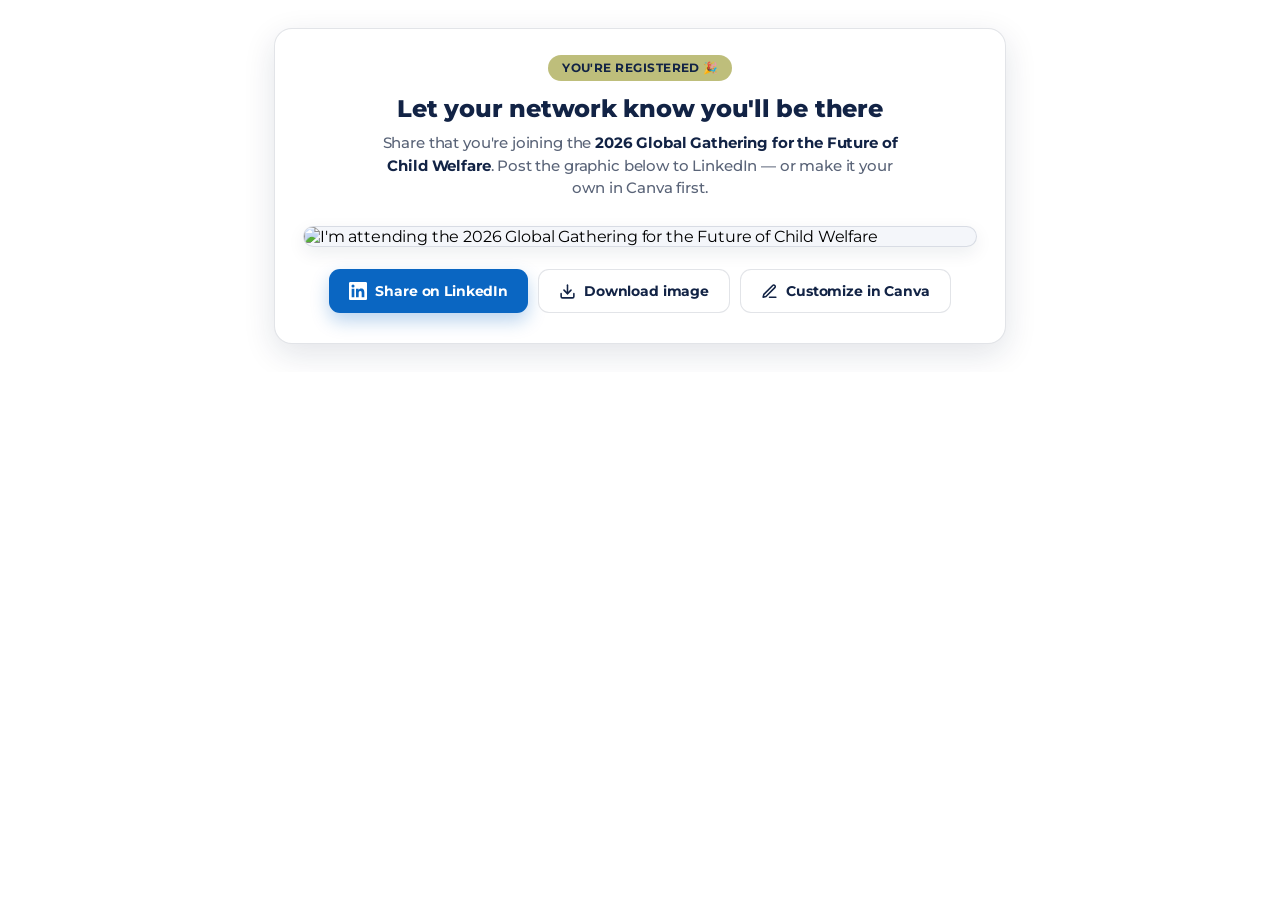
==== index.html @ d565bf3f "Add post-registration LinkedIn share widget Brand-aligned widget for the Cvent post-registration con" ====
<!DOCTYPE html>
<html lang="en">
<head>
  <meta charset="UTF-8" />
  <meta name="viewport" content="width=device-width, initial-scale=1.0" />
  <title>Share your participation</title>

  <link rel="preconnect" href="https://fonts.googleapis.com">
  <link rel="preconnect" href="https://fonts.gstatic.com" crossorigin>
  <link href="https://fonts.googleapis.com/css2?family=Montserrat:wght@400;500;600;700;800&display=swap" rel="stylesheet">
  <link rel="stylesheet" href="styles.css">
</head>

<body>
  <div id="shareWidget">
    <div class="card">
      <div class="card__intro">
        <div class="badge">You're registered&nbsp;🎉</div>
        <h2 class="card__title">Let your network know you'll be there</h2>
        <p class="card__sub">
          Share that you're joining the <strong>2026 Global Gathering for the Future of Child Welfare</strong>.
          Post the graphic below to LinkedIn &mdash; or make it your own in Canva first.
        </p>
      </div>

      <div class="card__body">
        <div class="preview">
          <img id="shareImage"
               src="https://custom.cvent.com/AE944F71438646268B70FF5BF3772347/files/event/e7d15afcf2b14901ab0272ce8a401899/740c035fd1634b60a306eced16e0e25a.png"
               alt="I'm attending the 2026 Global Gathering for the Future of Child Welfare"
               loading="lazy" />
        </div>

        <div class="actions">
          <a class="btn btn--linkedin" id="shareBtn" href="#" role="button">
            <svg width="18" height="18" viewBox="0 0 24 24" fill="currentColor" aria-hidden="true"><path d="M20.447 20.452h-3.554v-5.569c0-1.328-.027-3.037-1.852-3.037-1.853 0-2.136 1.445-2.136 2.939v5.667H9.351V9h3.414v1.561h.046c.477-.9 1.637-1.85 3.37-1.85 3.601 0 4.267 2.37 4.267 5.455v6.286zM5.337 7.433a2.062 2.062 0 01-2.063-2.065 2.064 2.064 0 112.063 2.065zm1.782 13.019H3.555V9h3.564v11.452zM22.225 0H1.771C.792 0 0 .774 0 1.729v20.542C0 23.227.792 24 1.771 24h20.451C23.2 24 24 23.227 24 22.271V1.729C24 .774 23.2 0 22.222 0h.003z"/></svg>
            Share on LinkedIn
          </a>

          <a class="btn btn--ghost" id="downloadBtn" href="#" role="button">
            <svg width="17" height="17" viewBox="0 0 24 24" fill="none" stroke="currentColor" stroke-width="2.2" stroke-linecap="round" stroke-linejoin="round" aria-hidden="true"><path d="M21 15v4a2 2 0 0 1-2 2H5a2 2 0 0 1-2-2v-4"/><polyline points="7 10 12 15 17 10"/><line x1="12" y1="15" x2="12" y2="3"/></svg>
            Download image
          </a>

          <a class="btn btn--ghost" id="canvaBtn" href="https://canva.link/iovu17xx4ql9xv4" target="_blank" rel="noopener" role="button">
            <svg width="17" height="17" viewBox="0 0 24 24" fill="none" stroke="currentColor" stroke-width="2.2" stroke-linecap="round" stroke-linejoin="round" aria-hidden="true"><path d="M12 20h9"/><path d="M16.5 3.5a2.121 2.121 0 0 1 3 3L7 19l-4 1 1-4Z"/></svg>
            Customize in Canva
          </a>
        </div>
      </div>
    </div>
  </div>

  <script src="script.js" defer></script>
</body>
</html>
---- styles.css ----
/* ── Global ── */
:root {
  --navy:   #122345;
  --sage:   #bebe7b;
  --li:     #0A66C2;
  --li-dk:  #004182;
  --ink:    #1d2433;
  --muted:  #5a6478;
  --line:   rgba(18, 35, 69, .12);
  --card:   #ffffff;
}

*, *::before, *::after {
  box-sizing: border-box;
  -webkit-font-smoothing: antialiased;
  font-family: "Montserrat", sans-serif;
  letter-spacing: -0.01em;
}

html, body {
  margin: 0;
  padding: 0;
  background: transparent;
  overflow-x: hidden;
}

#shareWidget {
  max-width: 760px;
  margin: 28px auto;
  padding: 0 14px;
}

/* ── Card ── */
.card {
  background: var(--card);
  border-radius: 18px;
  box-shadow: 0 10px 32px rgba(18, 35, 69, .12);
  overflow: hidden;
  border: 1px solid var(--line);
}

.card__intro {
  padding: 26px 28px 4px;
  text-align: center;
}

.badge {
  display: inline-block;
  background: var(--sage);
  color: var(--navy);
  font-weight: 700;
  font-size: .72rem;
  letter-spacing: .04em;
  text-transform: uppercase;
  padding: 6px 14px;
  border-radius: 999px;
  margin-bottom: 14px;
}

.card__title {
  margin: 0 0 8px;
  color: var(--navy);
  font-size: 1.5rem;
  font-weight: 800;
  line-height: 1.2;
}

.card__sub {
  margin: 0 auto;
  max-width: 520px;
  color: var(--muted);
  font-size: .92rem;
  font-weight: 500;
  line-height: 1.55;
}
.card__sub strong { color: var(--navy); font-weight: 700; }

.card__body {
  padding: 22px 28px 30px;
}

/* ── Preview image ── */
.preview {
  border-radius: 14px;
  overflow: hidden;
  border: 1px solid var(--line);
  background: #f4f6fa;
  box-shadow: 0 6px 18px rgba(18, 35, 69, .08);
  margin-bottom: 22px;
}
.preview img {
  display: block;
  width: 100%;
  height: auto;
}

/* ── Action buttons ── */
.actions {
  display: flex;
  flex-wrap: wrap;
  gap: 10px;
  justify-content: center;
}

.btn {
  display: inline-flex;
  align-items: center;
  gap: 8px;
  border: none;
  border-radius: 11px;
  padding: 12px 20px;
  font-family: "Montserrat", sans-serif;
  font-size: .88rem;
  font-weight: 700;
  cursor: pointer;
  text-decoration: none;
  transition: transform .15s ease, background .15s ease, color .15s ease, box-shadow .15s ease;
}
.btn svg { flex-shrink: 0; }
.btn:hover { transform: translateY(-2px); }

.btn--linkedin {
  background: var(--li);
  color: #fff;
  box-shadow: 0 8px 18px rgba(10, 102, 194, .28);
}
.btn--linkedin:hover { background: var(--li-dk); }

.btn--ghost {
  background: #fff;
  color: var(--navy);
  border: 1.5px solid var(--line);
}
.btn--ghost:hover { border-color: var(--navy); background: #f7f9fc; }

/* ── LinkedIn share modal ── */
.li-modal-overlay {
  position: fixed; inset: 0; background: rgba(18, 35, 69, .5);
  display: flex; align-items: center; justify-content: center;
  z-index: 99999; padding: 16px;
}
.li-modal {
  background: #fff; border-radius: 16px; padding: 24px;
  width: min(500px, 96vw); max-height: 92vh; overflow-y: auto;
  box-shadow: 0 12px 40px rgba(0, 0, 0, .28);
}
.li-modal-header {
  display: flex; align-items: center; gap: 9px;
  font-size: 1.02rem; font-weight: 800; color: var(--navy); margin-bottom: 4px;
}
.li-modal-header svg { flex-shrink: 0; }
.li-modal-steps {
  margin: 12px 0 14px; padding: 0; list-style: none;
  counter-reset: step;
}
.li-modal-steps li {
  position: relative; padding-left: 30px; margin-bottom: 8px;
  font-size: .8rem; color: var(--muted); font-weight: 500; line-height: 1.45;
}
.li-modal-steps li::before {
  counter-increment: step; content: counter(step);
  position: absolute; left: 0; top: -1px;
  width: 20px; height: 20px; border-radius: 50%;
  background: var(--sage); color: var(--navy);
  font-size: .7rem; font-weight: 800;
  display: flex; align-items: center; justify-content: center;
}
.li-modal textarea {
  width: 100%; height: 190px; border: 1.5px solid #dde3ec;
  border-radius: 9px; padding: 11px 13px; font-family: "Montserrat", sans-serif;
  font-size: .8rem; line-height: 1.55; color: #222; resize: vertical;
  box-sizing: border-box; outline: none;
}
.li-modal textarea:focus { border-color: var(--li); }
.li-modal-actions {
  display: flex; gap: 8px; justify-content: flex-end; align-items: center;
  margin-top: 16px; flex-wrap: wrap;
}
.li-modal-close {
  margin-right: auto; padding: 10px 12px; border-radius: 8px;
  font-family: "Montserrat", sans-serif; font-size: .82rem; font-weight: 600;
  cursor: pointer; border: none; background: none; color: #8a93a5;
}
.li-modal-close:hover { color: #444; }
.li-modal-copy {
  padding: 10px 18px; border-radius: 9px; font-family: "Montserrat", sans-serif;
  font-size: .82rem; font-weight: 700; cursor: pointer;
  border: 1.5px solid var(--li); background: #fff; color: var(--li); transition: background .15s;
}
.li-modal-copy:hover { background: #e8f0fb; }
.li-modal-open {
  padding: 10px 18px; border-radius: 9px; font-family: "Montserrat", sans-serif;
  font-size: .82rem; font-weight: 800; cursor: pointer;
  border: none; background: var(--li); color: #fff; transition: background .15s;
  display: flex; align-items: center; gap: 6px;
}
.li-modal-open:hover { background: var(--li-dk); }

/* ── Responsive ── */
@media (max-width: 520px) {
  .card__intro { padding: 22px 18px 2px; }
  .card__body  { padding: 18px 18px 24px; }
  .card__title { font-size: 1.28rem; }
  .btn { width: 100%; justify-content: center; }
}
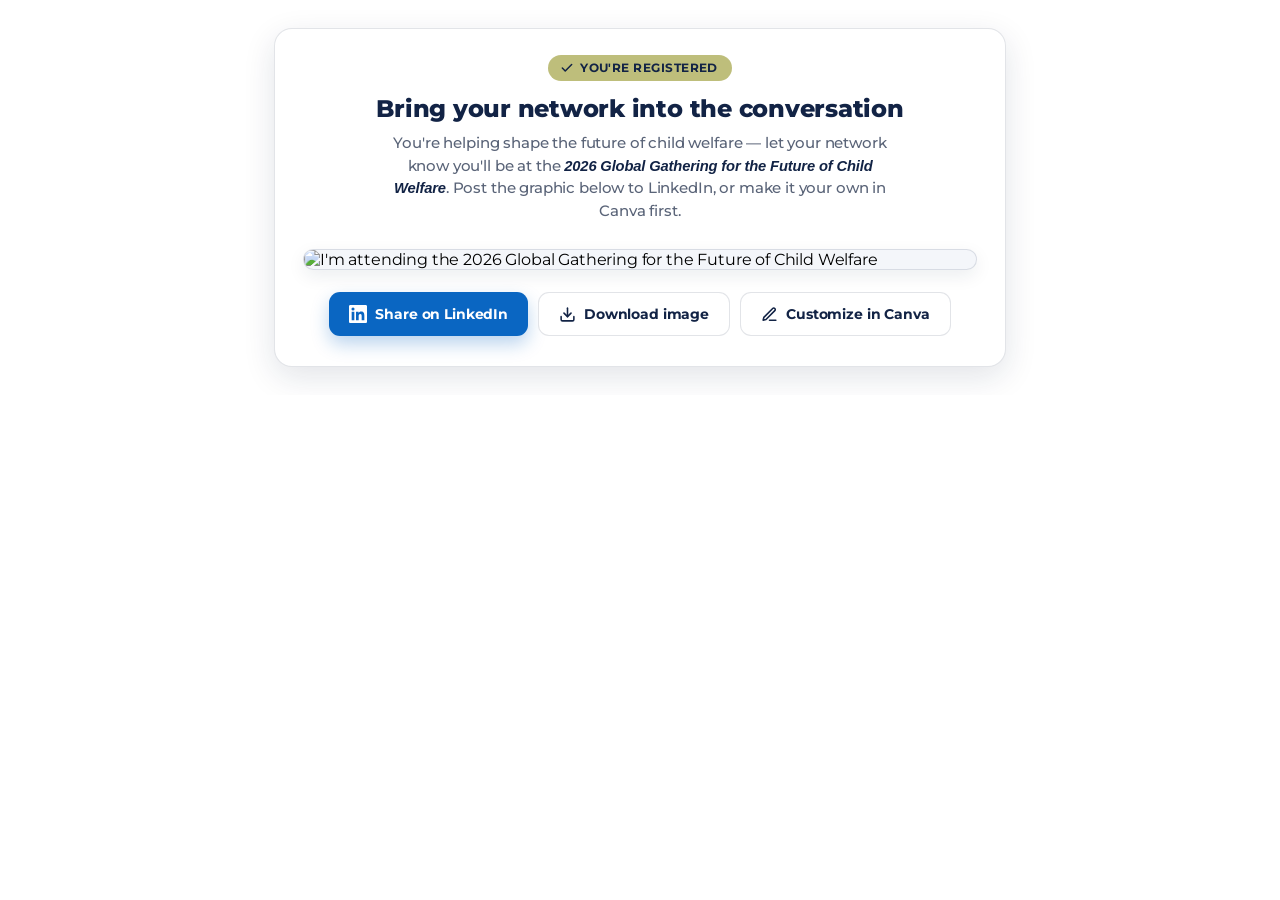
==== commit d5f6e4a3: "Refine copy and registered badge - Italicize the event title in the intro copy - Brand-aligned headl" ====
--- a/index.html
+++ b/index.html
@@ -15,11 +15,15 @@
   <div id="shareWidget">
     <div class="card">
       <div class="card__intro">
-        <div class="badge">You're registered&nbsp;🎉</div>
-        <h2 class="card__title">Let your network know you'll be there</h2>
+        <div class="badge">
+          <svg width="14" height="14" viewBox="0 0 24 24" fill="none" stroke="currentColor" stroke-width="2.6" stroke-linecap="round" stroke-linejoin="round" aria-hidden="true"><path d="M20 6 9 17l-5-5"/></svg>
+          You're registered
+        </div>
+        <h2 class="card__title">Bring your network into the conversation</h2>
         <p class="card__sub">
-          Share that you're joining the <strong>2026 Global Gathering for the Future of Child Welfare</strong>.
-          Post the graphic below to LinkedIn &mdash; or make it your own in Canva first.
+          You're helping shape the future of child welfare &mdash; let your network know you'll be at the
+          <em>2026 Global Gathering for the Future of Child Welfare</em>.
+          Post the graphic below to LinkedIn, or make it your own in Canva first.
         </p>
       </div>
 
--- a/styles.css
+++ b/styles.css
@@ -45,17 +45,20 @@
 }
 
 .badge {
-  display: inline-block;
+  display: inline-flex;
+  align-items: center;
+  gap: 6px;
   background: var(--sage);
   color: var(--navy);
   font-weight: 700;
   font-size: .72rem;
   letter-spacing: .04em;
   text-transform: uppercase;
-  padding: 6px 14px;
+  padding: 6px 14px 6px 12px;
   border-radius: 999px;
   margin-bottom: 14px;
 }
+.badge svg { flex-shrink: 0; }
 
 .card__title {
   margin: 0 0 8px;
@@ -74,6 +77,7 @@
   line-height: 1.55;
 }
 .card__sub strong { color: var(--navy); font-weight: 700; }
+.card__sub em { color: var(--navy); font-weight: 600; font-style: italic; }
 
 .card__body {
   padding: 22px 28px 30px;
